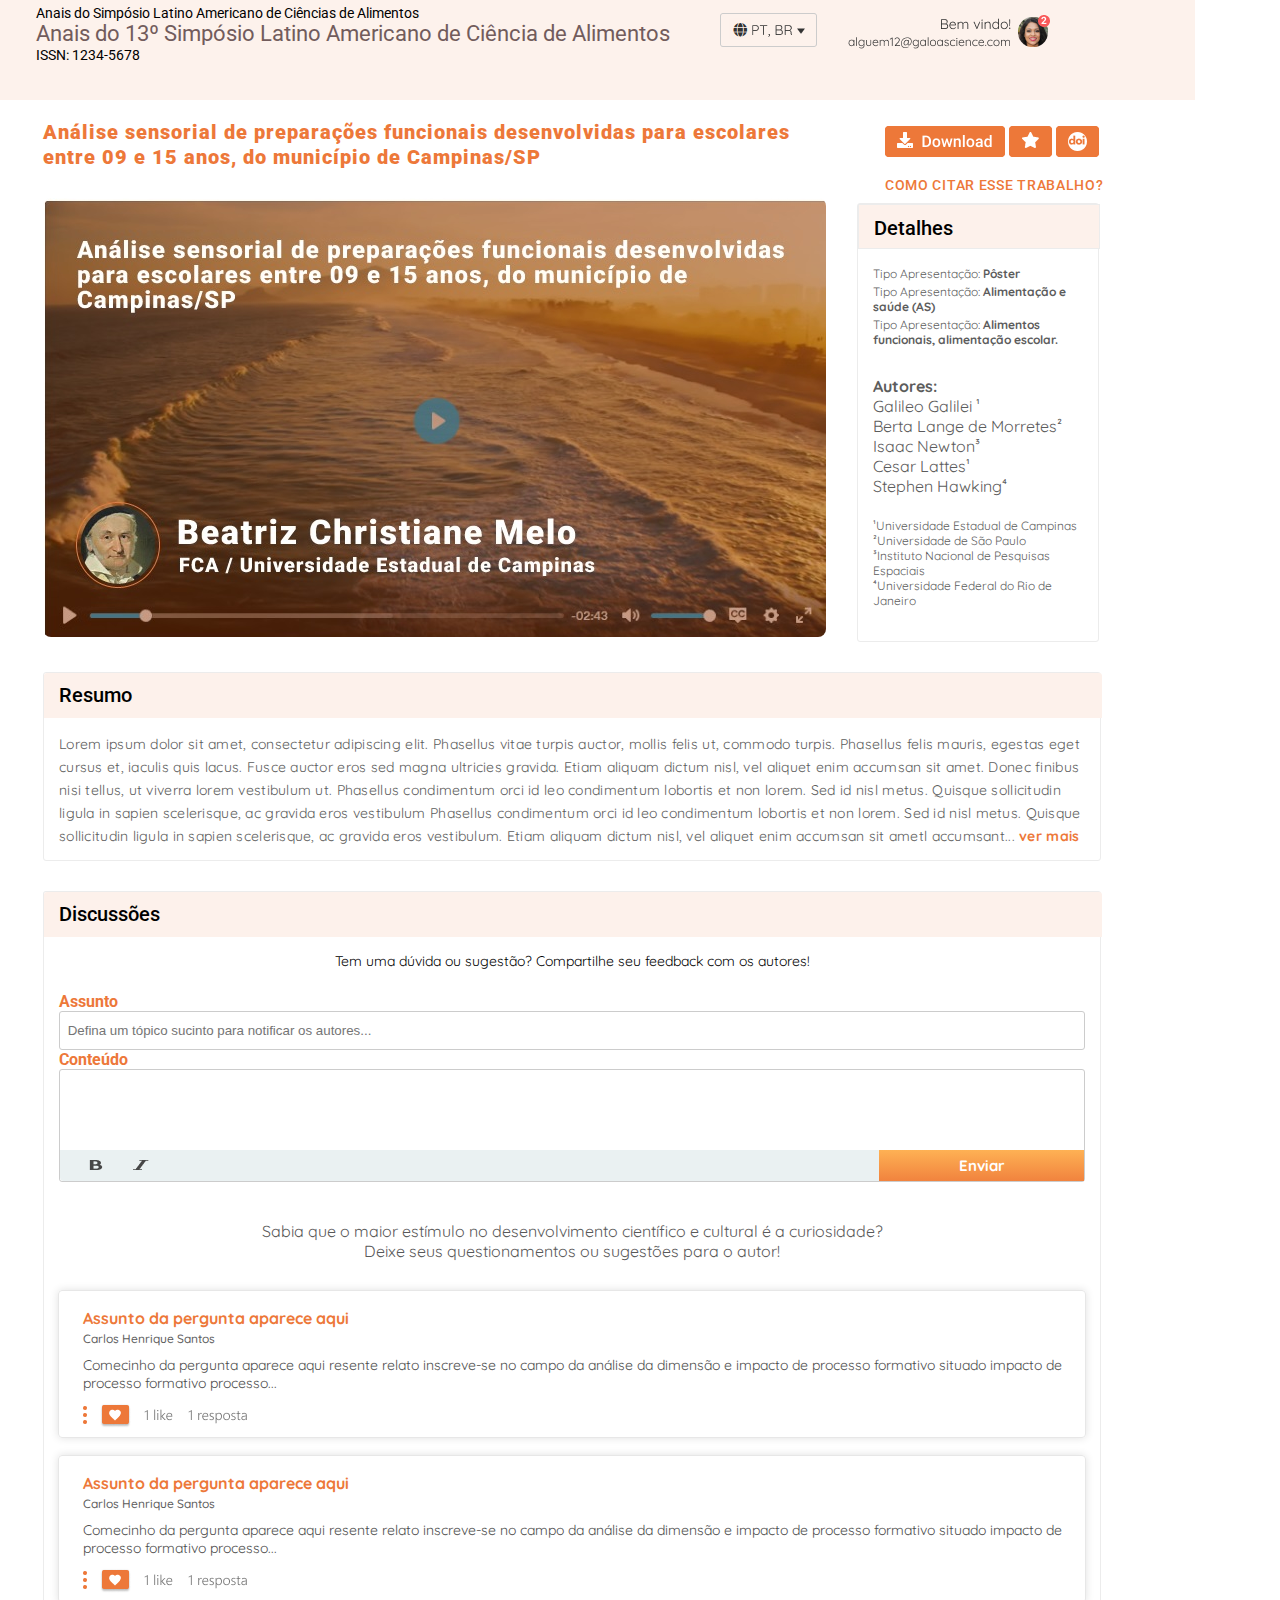
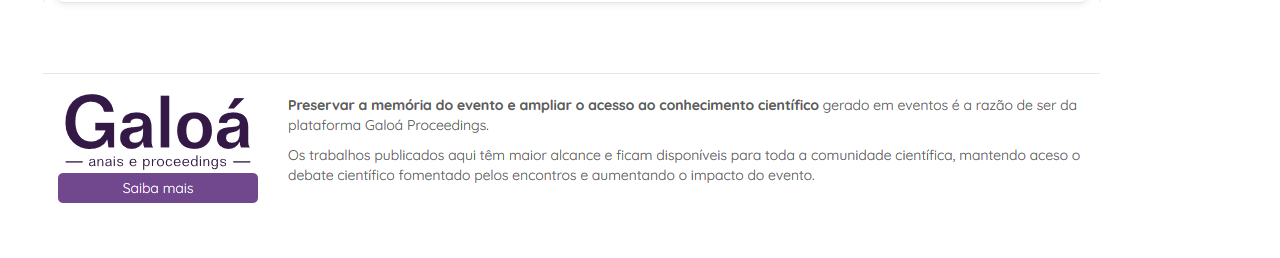
==== novoTopico.html @ e13bead4 "commit unico" ====
<!DOCTYPE html>
<html lang="pt-br">

<head>
    <meta charset="UTF-8">
    <meta http-equiv="X-UA-Compatible" content="IE=edge">
    <meta name="viewport" content="width=device-width, initial-scale=1.0">
    <title>Novo Topico</title>
    <link rel="stylesheet" href="./css/style.css">
    <link rel="stylesheet" href="/css/novoTopico.css">
</head>

<body>
    <!----------------menu lateral------------ -->
    <div class="container">
        <section>
            <aside class="menu">
                <div class="menu-content">
                    <div class="tema">
                        <h1>Slaca 2019</h1>
                    </div>
                    <div class="logo">
                        <img src="./images/dewey 4.png" alt="">
                    </div>

                    <ul>
                        <li>Apresentação</li>
                        <li>Comitês</li>
                        <li>Autores</li>
                        <li>Eixos temáticos</li>
                        <li class="active">Trabalhos</li>
                        <li>Contato</li>
                    </ul>
                </div>
            </aside>
        </section>



        <!----------------conteudo------------ -->
        <div class="container-content">
            <!----------------header------------ -->
            <header>
                <div class="header">
                    <div class="title">
                        <p class="subTitulo">Anais do Simpósio Latino Americano de Ciências de Alimentos </p>
                        <p class="titulo"> Anais do 13º Simpósio Latino Americano de Ciência de Alimentos </p>
                        <p class="issn">ISSN: 1234-5678</p>
                    </div>
                    <div class="elements">
                        <div class="lang-btn"><img src="./images/botão - idiomas.png" alt=""></div>
                        <div class="login"><img src="./images/login.png" alt=""></div>
                    </div>

                </div>
            </header>
            <div class="title-content">
                <div class="titulo">
                    Análise sensorial de preparações funcionais desenvolvidas para escolares entre 09 e 15 anos, do
                    município de Campinas/SP
                </div>
                <div class="side">
                    <div class="buttons">
                        <button class="download"><img src="./images/download button.png" alt=""></button>
                        <button class="star"><img src="./images/favorite button (1).png" alt=""></button>
                        <button class="doi"><img src="./images/doi button.png" alt=""></button>
                        <p class="sub">Como citar esse trabalho?</p>
                    </div>
                </div>
            </div>
            <!----------------conteudo de imagem e detalhes------------- -->

            <div class="main-content">
                <div class="img-video">
                </div>
                <div class="details">
                    <div class="details-title">Detalhes</div>
                    <div class="details-description">
                        <div class="top-ref">
                            <p>Tipo Apresentação: <span>Pôster</span></p>
                            <p>Tipo Apresentação: <span>Alimentação e saúde (AS)</span></p>
                            <p>Tipo Apresentação: <span>Alimentos funcionais, alimentação escolar.</span></p>
                        </div>
                        <div class="mid-ref">
                            <ul>
                                <span> <strong>Autores:</strong> </span>
                                <li>Galileo Galilei ¹</li>
                                <li>Berta Lange de Morretes²</li>
                                <li>Isaac Newton³</li>
                                <li>Cesar Lattes¹</li>
                                <li>Stephen Hawking⁴</li>
                            </ul>
                        </div>
                        <div class="bot-ref">
                            <ul>
                                <li>¹Universidade Estadual de Campinas</li>
                                <li>²Universidade de São Paulo</li>
                                <li>³Instituto Nacional de Pesquisas Espaciais</li>
                                <li>⁴Universidade Federal do Rio de Janeiro</li>
                            </ul>
                        </div>
                    </div>
                </div>
            </div>
            <!----------------conteudo resumo e discussões------------- -->
            <div class="extract-content">
                <div class="extract-title">Resumo</div>
                <div class="extract-text">Lorem ipsum dolor sit amet, consectetur adipiscing elit. Phasellus vitae
                    turpis auctor, mollis felis ut, commodo turpis. Phasellus felis mauris, egestas eget cursus et,
                    iaculis quis lacus. Fusce auctor eros sed magna ultricies gravida. Etiam aliquam dictum nisl,
                    vel aliquet enim accumsan sit amet. Donec finibus nisi tellus, ut viverra lorem vestibulum ut.
                    Phasellus condimentum orci id leo condimentum lobortis et non lorem. Sed id nisl metus. Quisque
                    sollicitudin ligula in sapien scelerisque, ac gravida eros vestibulum Phasellus condimentum orci
                    id leo condimentum lobortis et non lorem. Sed id nisl metus. Quisque sollicitudin ligula in
                    sapien scelerisque, ac gravida eros vestibulum. Etiam aliquam dictum nisl, vel aliquet enim
                    accumsan sit ametl accumsant... <a href="./resumoExpandido.html">ver mais</a></div>
            </div>

            <div class="disc new-topic">
                <div class="disc-title">Discussões</div>
                <div class="disc-content">
                    <div class="duvidas">Tem uma dúvida ou sugestão? Compartilhe seu feedback com os autores!</div>
                    <form>
                        <label for="Assunto">Assunto <br>
                            <input class="assunto" type="text" name="Assunto"
                                placeholder="  Defina um tópico sucinto para notificar os autores...">
                        </label>
                        <label for="conteudo">Conteúdo <br>
                            <textarea class="conteudo" name="conteudo">
                            </textarea>
                            <div class="footer-links">
                                <div class="rectangle">
                                    <div class="shapes"><img src="./images/Shape.png" alt=""><img
                                            src="./images/Shape 2.png" alt=""></div><a
                                        href="/topicoEnviado.html">Enviar</a>
                                </div>
                            </div>
                        </label>
                    </form>
                    <div class="disc-descricao">
                        <p> Sabia que o maior estímulo no desenvolvimento científico e cultural é a curiosidade?
                            Deixe seus questionamentos ou sugestões para o autor!</p>
                    </div>


                    <div class="cards new-topic">
                        <div class="card-1">
                            <div class="card-content">
                                <div class="card-title">Assunto da pergunta aparece aqui</div>
                                <div class="card-subT">Carlos Henrique Santos</div>
                                <div class="card-text">Comecinho da pergunta aparece aqui resente relato
                                    inscreve-se no campo da análise da dimensão e impacto de processo formativo
                                    situado impacto de processo formativo processo...</div>
                                <div class="card-icons">
                                    <img src="./images/card-footer.png" alt="">
                                </div>
                            </div>
                        </div>
                        <div class="card-2">
                            <div class="card-content">
                                <div class="card-title">Assunto da pergunta aparece aqui</div>
                                <div class="card-subT">Carlos Henrique Santos</div>
                                <div class="card-text">Comecinho da pergunta aparece aqui resente relato
                                    inscreve-se no campo da análise da dimensão e impacto de processo formativo
                                    situado impacto de processo formativo processo...</div>
                                <div class="card-icons">
                                    <img src="./images/card-footer.png" alt="">
                                </div>
                            </div>
                        </div>
                    </div>

                </div>
            </div>
            <footer>
                <div class="footer">
                    <div class="footer-img"><img src="./images/imagem - footer.png" alt="galoa"></div>
                </div>
            </footer>
        </div>
        <!-- container-content (fechamento) -->
    </div>

    </div>



</body>

</html>
---- css/style.css ----
@import url("https://fonts.googleapis.com/css2?family=Lato:wght@300&family=Quicksand:wght@400;500&family=Roboto:wght@400;500;700&display=swap");

* {
  padding: 0;
  margin: 0;
  box-sizing: border-box;
}
body {
  overflow-x: hidden;
}

.container {
  display: flex;
}
/*----------------------- header----------------------- */
.header {
  display: flex;
}

.tema h1 {
  display: flex;
  justify-content: center;
  align-items: center;
  font-size: 30px;
  font-family: "Roboto";
  font-weight: 700;
  color: white;
  height: 68px;
  width: 220px;
  background: linear-gradient(180deg, #ffb354 0%, #ee7a3a 100%);
  background-color: hsla(33, 100%, 66%, 1);
}

header {
  position: relative;
  left: -43px;
  background-color: hsla(20, 82%, 96%, 1);
  height: 68px;
  width: 110%;
  transition: 0.5s;
}

.title {
  margin-top: 5px;
  margin-left: 36px;
  font-family: "Roboto";
}
header .subTitulo {
  font-weight: 400;
  font-size: 14px;
}
header .titulo {
  font-style: normal;
  font-weight: 400;
  font-size: 22px;
  line-height: 26px;
  color: #725c5c;
}

header .issn {
  font-family: "Roboto";
  font-style: normal;
  font-weight: 400;
  font-size: 14px;
  line-height: 16px;
}
header .elements {
  align-items: center;
  justify-content: center;
  margin-left: 110px;
  display: flex;
}
header .login {
  display: flex;
  justify-content: space-around;
  align-items: center;
  display: flex;
  height: 50px;
  width: 219px;
  margin-left: 22px;
}
.login-infos {
  display: flex;
  flex-direction: column;
}
.saudacao {
  align-self: flex-end;
  font-family: "Quicksand";
  font-style: normal;
  font-weight: 400;
  font-size: 14px;
}
.email {
  font-family: "Quicksand";
  font-style: normal;
  font-weight: 400;
  font-size: 12px;
}
.foto-container {
  width: 40px;
  position: relative;
}
.foto-notific {
 padding-bottom: 2px;
  display: flex;
  align-items: center;
  justify-content: center;
  font-family: "Roboto";
  font-style: normal;
  font-weight: 700;
  font-size: 9px;
  color: white;
  border-radius: 50%;
  position: absolute;
  right: 4px;
  top: 0px;
  background-color: red;
  height: 12px;
  width: 12px;
}
.foto img {
  top: 10px;
  border-radius: 50%;
  margin-left: 0px;
  height: 30px;
  object-fit: cover;
  width: 31px;
}
/*----------------------- menu lateral----------------------- */
aside .logo {
  width: 200px;
  height: 258px;
}
.active {
  background: #fdf1eb;
  border-left: 5px  solid rgba(237, 120, 57, 1);
}
.menu {
  position: relative;
  left: 0px;
  width: 220px;
  height: 100%;
  box-shadow: 0px 0px 10px rgba(0, 0, 0, 0.25);
}
.menu-content {
  position: fixed;
}
.menu ul li {
  font-family: "Quicksand";
  padding: 15px;
  border-bottom: 1px solid #e7e7e7;
}

/*----------------------- conteudo (main)----------------------- */
.container-content {
  margin-left: 43px;
}
/*----------------------- conteudo titulo----------------------- */

.title-content {
  width: 100%;
  display: flex;
}
.title-content .titulo {
  margin-top: 20px;
  width: 786px;
  font-family: "Roboto";
  font-style: normal;
  font-weight: 900;
  font-size: 20px;
  line-height: 25px;
  letter-spacing: 0.05em;
  color: rgba(237, 120, 57, 1);
}
.title-content .buttons {
  margin-top: 26px;
  margin-left: 56px;
}
.buttons .download {
  border: none;
  border-radius: 4px;
  color: white;
  width: 120px;
  height: 31px;
  background-color: #ed7839;
}
.buttons .star,
.buttons .doi {
  border: none;
  border-radius: 4px;
  color: white;
  width: 43px;
  height: 31px;
  background-color: #ed7839;
}
.buttons .sub {
  height: 25px;
  text-transform: uppercase;
  width: 239px;
  margin-top: 12px;
  color: #ed7839;
  font-family: "Roboto";
  font-style: normal;
  font-weight: 500;
  font-size: 14px;
  line-height: 25px;
  letter-spacing: 0.05em;
}

/*----------------------- conteudo video----------------------- */
.main-content {
  display: flex;
}
.main-content .img-video {
  border-radius: 8px;
  width: 783px;
  background-image: url(../images/foto-video.jpg);
  height: 439px;
  left: 2px;
  /* top: 73px; */
}

.main-content .details {
  margin-top: 5px;
  margin-left: 31px;
  width: 242px;
  height: 439px;
  border-radius: 3px;
  border: 1px solid #ececec;
}

.details .details-title {
  border: 1px solid #ececec;
  padding: 11px 15px 9px;
  font-size: 20px;
  font-family: "Roboto";
  font-style: normal;
  font-weight: 500;
  width: 242px;
  height: 45px;
  background-color: #fdf1eb;
}
.details-description {
  font-family: "Quicksand";
  color: #5c5c5c;
  margin: 6px 15px 15px 15px;
  flex-direction: column;
  display: flex;
  justify-content: space-around;
  width: 212px;
  height: 364px;
}
.top-ref p {
  font-style: normal;
  font-weight: 400;
  font-size: 12px;
  margin-bottom: 3px;
}
.top-ref span {
  font-weight: bold;
}
.mid-ref {
  margin-top: 5px;
}
.mid-ref span {
  font-style: normal;
  font-weight: 400;
}
.mid-ref ul li {
  list-style: none;
}
.bot-ref ul li {
  font-size: 12px;
  list-style: none;
}
/*----------------------- conteudo resumo e discussoes----------------------- */
.extract-content {
  border-radius: 3px;
  border: 1px solid #ececec;
  width: 1058px;
  height: 189px;
  margin-top: 30px;
}
.extract-content.expanded {
  border-radius: 3px;
  border: 1px solid #ececec;
  width: 1058px;
  height: auto;
  margin-top: 30px;
  margin-bottom: 30px;
}
.extract-title {
  padding: 10px 15px;
  font-family: "Roboto";
  font-style: normal;
  font-weight: 500;
  font-size: 20px;
  line-height: 25px;
  background-color: #fdf1eb;
  width: 1058px;
  height: 45px;
  border-radius: 3px 3px 0px 0px;
}
.extract-text {
  color: #5c5c5c;
  margin: 15px;
  font-family: "Quicksand";
  font-style: normal;
  font-weight: 400;
  font-size: 14px;
  line-height: 23px;
  letter-spacing: 0.02em;
}

.extract-text a {
  font-weight: bold;
  color: #ed7839;
  text-decoration: none;
}
/* -------discussoes------ */
.disc {
  border-radius: 3px;
  border: 1px solid #ececec;
  width: 1058px;
  height: 621px;
  margin-top: 30px;
}
.disc.new-topic {
  border-bottom: none;
  border-radius: 3px;
  border: 1px 1px solid #ececec;
  width: 1058px;
  height: auto;
  margin-top: 30px;
}
.disc.create-topic {
  border-radius: 3px;
  border: 1px solid #ececec;
  width: 1058px;
  height: auto;
  margin-top: 30px;
}
.disc.card {
  border-radius: 3px;
  border: 1px solid #ececec;
  width: 1058px;
  height: auto;
  margin-top: 30px;
  height: 1234px;
}
.disc-title {
  padding: 10px 15px;
  font-family: "Roboto";
  font-style: normal;
  font-weight: 500;
  font-size: 20px;
  line-height: 25px;
  background-color: #fdf1eb;
  width: 1058px;
  height: 45px;
  border-radius: 3px 3px 0px 0px;
}

.send-topic {
  display: flex;
  justify-content: center;
  margin-top: 15px;
  font-family: "Roboto";
  font-style: normal;
  font-weight: 700;
  font-size: 18px;
  line-height: 21px;
  color: #ed7839;
}
/* -------icones------ */
.disc-icons {
  margin-top: 27px;
  display: flex;
  justify-content: center;
}
.icon-1,
.icon-2 {
  margin-right: 53.74px;
}
/* -------descrição------ */
.disc-descricao {
  margin-top: 35px;
  font-family: "Quicksand";
  display: flex;
  justify-content: center;
}
.disc-descricao p {
  text-align: center;
  width: 626px;
  height: 39px;
  color: #595959;
}
/* -------divisão------ */
.division {
  position: relative;
  display: flex;
  justify-content: center;
}
.division hr {
  position: relative;
  color: rgba(231, 231, 231, 1);
  height: 0px;
  margin-top: 31px;
  width: 1027px;
  border: 1px solid #e7e7e7;
}
.division a {
  position: absolute;
  display: flex;
  align-items: center;
  justify-content: center;
}
.division button {
  display: flex;
  align-items: center;
  justify-content: center;
  color: white;
  font-family: "Quicksand";
  font-style: normal;
  font-weight: 700;
  font-size: 15px;
  line-height: 16px;
  border: none;
  position: absolute;
  top: 14px;
  border-radius: 4px;
  width: 133px;
  height: 32px;
  box-shadow: 0px 0px 2px rgba(0, 0, 0, 0.12), 0px 2px 2px rgba(0, 0, 0, 0.24);
  background: linear-gradient(180deg, #ffb354 0%, #ee7a3a 100%);
  background-color: hsla(33, 100%, 66%, 1);
}
.division button img {
  margin-right: 5px;
}
/* -------cards------ */
.cards {
  display: flex;
  flex-direction: column;
  align-items: center;
  margin-top: 30px;
}
.cards.create-topic {
  display: flex;
  flex-direction: column;
  align-items: center;
  margin-top: 30px;
  margin-bottom: 15px;
}
.cards.new-topic {
  display: flex;
  flex-direction: column;
  align-items: center;
  margin-top: 30px;
  margin-bottom: 65px;
}
.card-1 {
  position: relative;
  border-radius: 4px;
  width: 1028px;
  height: 148px;
  border: 1px solid #e7e7e7;
  box-shadow: 0px 0px 8px rgba(0, 0, 0, 0.12);
}
.card-cover {
  flex-direction: column;
  display: flex;
  align-items: center;
  justify-content: center;
  background-color: #dddddd15;
  backdrop-filter: blur(2px);
  top: 0px;
  border-radius: 4px;
  width: 1028px;
  height: 148px;
  position: absolute;
}
.card-cover p {
  margin-top: 7.5px;
  font-family: "Quicksand";
  font-style: normal;
  font-weight: 700;
  font-size: 16px;
  color: #707070;
}
.card-cover a {
  margin-top: 8px;
  font-family: "Segoe UI";
  font-style: normal;
  font-weight: 400;
  font-size: 15px;
  color: #ed7839;
}
.cards a{
  text-decoration: none;
}
.card-2 {
  margin-top: 17px;
  border-radius: 4px;
  width: 1028px;
  height: 148px;
  border: 1px solid #e7e7e7;
  box-shadow: 0px 0px 8px rgba(0, 0, 0, 0.12);
}
.card-2.expanded {
  height: 760px;
  margin-top: 17px;
  border-radius: 4px;
  width: 1028px;
  border: 1px solid #e7e7e7;
  box-shadow: 0px 0px 8px rgba(0, 0, 0, 0.12);
}
.main-card {
  height: 146px;
}
.card-3 {
  margin-top: 17px;
  border-radius: 4px;
  width: 1028px;
  height: 148px;
  border: 1px solid #e7e7e7;
  box-shadow: 0px 0px 8px rgba(0, 0, 0, 0.12);
}
.card-content {
  margin-top: 17px;
  padding-left: 24.17px;
}
.card-title {
  font-family: "Quicksand";
  font-style: normal;
  font-weight: 700;
  font-size: 16px;
  line-height: 20px;
  color: #ed7839;
}
.card-subT {
  margin-top: 3px;
  font-family: "Quicksand";
  font-style: normal;
  font-weight: 500;
  font-size: 12px;
  line-height: 15px;
  color: #5c5c5c;
}
.card-text {
  margin-top: 10px;
  font-family: "Quicksand";
  font-style: normal;
  font-weight: 400;
  font-size: 14px;
  line-height: 18px;
  color: #4d4d4d;
}
.card-icons {
  width: 165px;
  height: 19px;
  margin-top: 11px;
}
/*----------------------- footer----------------------- */
.footer {
  margin-top: 70px;
}

/*----------------------- pagina novo tópico----------------------- */
.duvidas {
  margin-top: 15px;

  display: flex;
  justify-content: center;
  font-family: "Quicksand";
  font-style: normal;
  font-weight: 400;
  font-size: 14px;
  line-height: 18px;
}
form {
  position: relative;
  flex-direction: column;
  margin-top: 22px;
  display: flex;
  align-items: center;
  justify-content: center;
}
form label {
  color: #ed7839;
  font-family: "Roboto";
  font-style: normal;
  font-weight: 700;
  font-size: 16px;
  line-height: 19px;
}
form .assunto {
  width: 1025.52px;
  height: 39px;
  border: 1px solid #cccccc;
  border-radius: 3px;
}
form .conteudo {
  border: 1px solid #cccccc;
  border-radius: 3px;
  width: 1025.52px;
  height: 113px;
  resize: none;
  position: relative;
}
.footer-links {
  bottom: 5.1px;
  position: absolute;
}
form .rectangle {
  margin-left: 1px;
  border-radius: 0px 0px 4px 4px;
  display: flex;
  justify-content: space-between;
  width: 1024px;
  height: 31px;
  background: #eaf1f2;
}
.rectangle a {
  font-family: "Quicksand";
  font-style: normal;
  font-weight: 700;
  font-size: 15px;
  color: #fff;
  display: flex;
  align-items: center;
  width: 205.1px;
  height: 31px;
  justify-content: center;
  text-decoration: none;
  background: linear-gradient(180deg, #feb154 0%, #f1833e 100%);
}
.shapes {
  display: flex;
  justify-content: center;
  align-items: center;
  margin-left: 29px;
}
.shapes img {
  margin-right: 30px;
}

/*----------------------- pagina tópico enviado----------------------- */

.notific {
  margin-top: 18px;
  display: flex;
  justify-content: center;
  font-family: "Quicksand";
  font-style: normal;
  font-weight: 400;
  font-size: 14px;
  color: #595959;
}
.link-trabalhos {
  margin-bottom: 47px;
  margin-top: 29px;
  display: flex;
  justify-content: center;
}
.link-trabalhos a {
  color: #f48f44;
  font-family: "Quicksand";
  font-style: normal;
  font-weight: 500;
  font-size: 14px;
}

/*----------------------- card expandido----------------------- */

.sub-cards {
  margin-left: -24.17px;
  margin-top: 18px;
  width: 1026px;
}
.sub-1 {
  background: #f8f8f8;
  padding-left: 24.17px;
  border: 1px solid #e7e7e7;
  padding-top: 18px;
  height: 131px;
}
.sub-2 {
  padding-left: 24.17px;
  border: 1px solid #e7e7e7;
  padding-top: 18px;
  height: 131px;
}
.sub-3 {
  background: #f8f8f8;
  padding-left: 24.17px;
  border: 1px solid #e7e7e7;
  padding-top: 18px;
  height: 184px;
}
.sub-4 {
  background: #f8f8f8;
  padding-left: 24.17px;
  border: 1px solid #e7e7e7;
  padding-top: 18px;
  height: 131px;
}

.autor {
  display: flex;
  justify-content: space-between;
}
.icons-autor {
  display: flex;
  margin-bottom: 7px;
}
.icons-autor p {
  font-family: "Quicksand";
  font-style: normal;
  font-weight: 700;
  font-size: 14px;
  color: #ed7839;
}
.icons-autor img {
  margin-left: 20px;
  margin-right: 20px;
}
.sub-name {
  font-family: "Quicksand";
  font-style: normal;
  font-weight: 700;
  font-size: 12px;
  line-height: 15px;
  margin-bottom: 10px;
}
.sub-text {
  width: 981.62px;
  font-family: "Quicksand";
  font-style: normal;
  font-weight: 400;
  font-size: 14px;
}
@media (max-width: 1280px) {
  .menu {
    display: none;
  }
  header {
    width: 110%;
    height: 100px;
  }
  header .elements{
    margin-left: 50px;
  }
  .container-content {
    width: auto;
  }
}
---- css/novoTopico.css ----
.duvidas {
    margin-top: 15px;
  
    display: flex;
    justify-content: center;
    font-family: "Quicksand";
    font-style: normal;
    font-weight: 400;
    font-size: 14px;
    line-height: 18px;
  }
  form {
    position: relative;
    flex-direction: column;
    margin-top: 22px;
    display: flex;
    align-items: center;
    justify-content: center;
  }
  form label {
    color: #ed7839;
    font-family: "Roboto";
    font-style: normal;
    font-weight: 700;
    font-size: 16px;
    line-height: 19px;
  }
  form .assunto {
    width: 1025.52px;
    height: 39px;
    border: 1px solid #cccccc;
    border-radius: 3px;
  }
  form .conteudo {
    border: 1px solid #cccccc;
    border-radius: 3px;
    width: 1025.52px;
    height: 113px;
    resize: none;
    position: relative;
  }
  .footer-links {
    bottom: 5.1px;
    position: absolute;
  }
  form .rectangle {
    margin-left: 1px;
    border-radius: 0px 0px 4px 4px;
    display: flex;
    justify-content: space-between;
    width: 1024px;
    height: 31px;
    background: #eaf1f2;
  }
  .rectangle a {
    font-family: "Quicksand";
    font-style: normal;
    font-weight: 700;
    font-size: 15px;
    color: #fff;
    display: flex;
    align-items: center;
    width: 205.1px;
    height: 31px;
    justify-content: center;
    text-decoration: none;
    background: linear-gradient(180deg, #feb154 0%, #f1833e 100%);
  }
  .shapes {
    display: flex;
    justify-content: center;
    align-items: center;
    margin-left: 29px;
  }
  .shapes img {
    margin-right: 30px;
  }
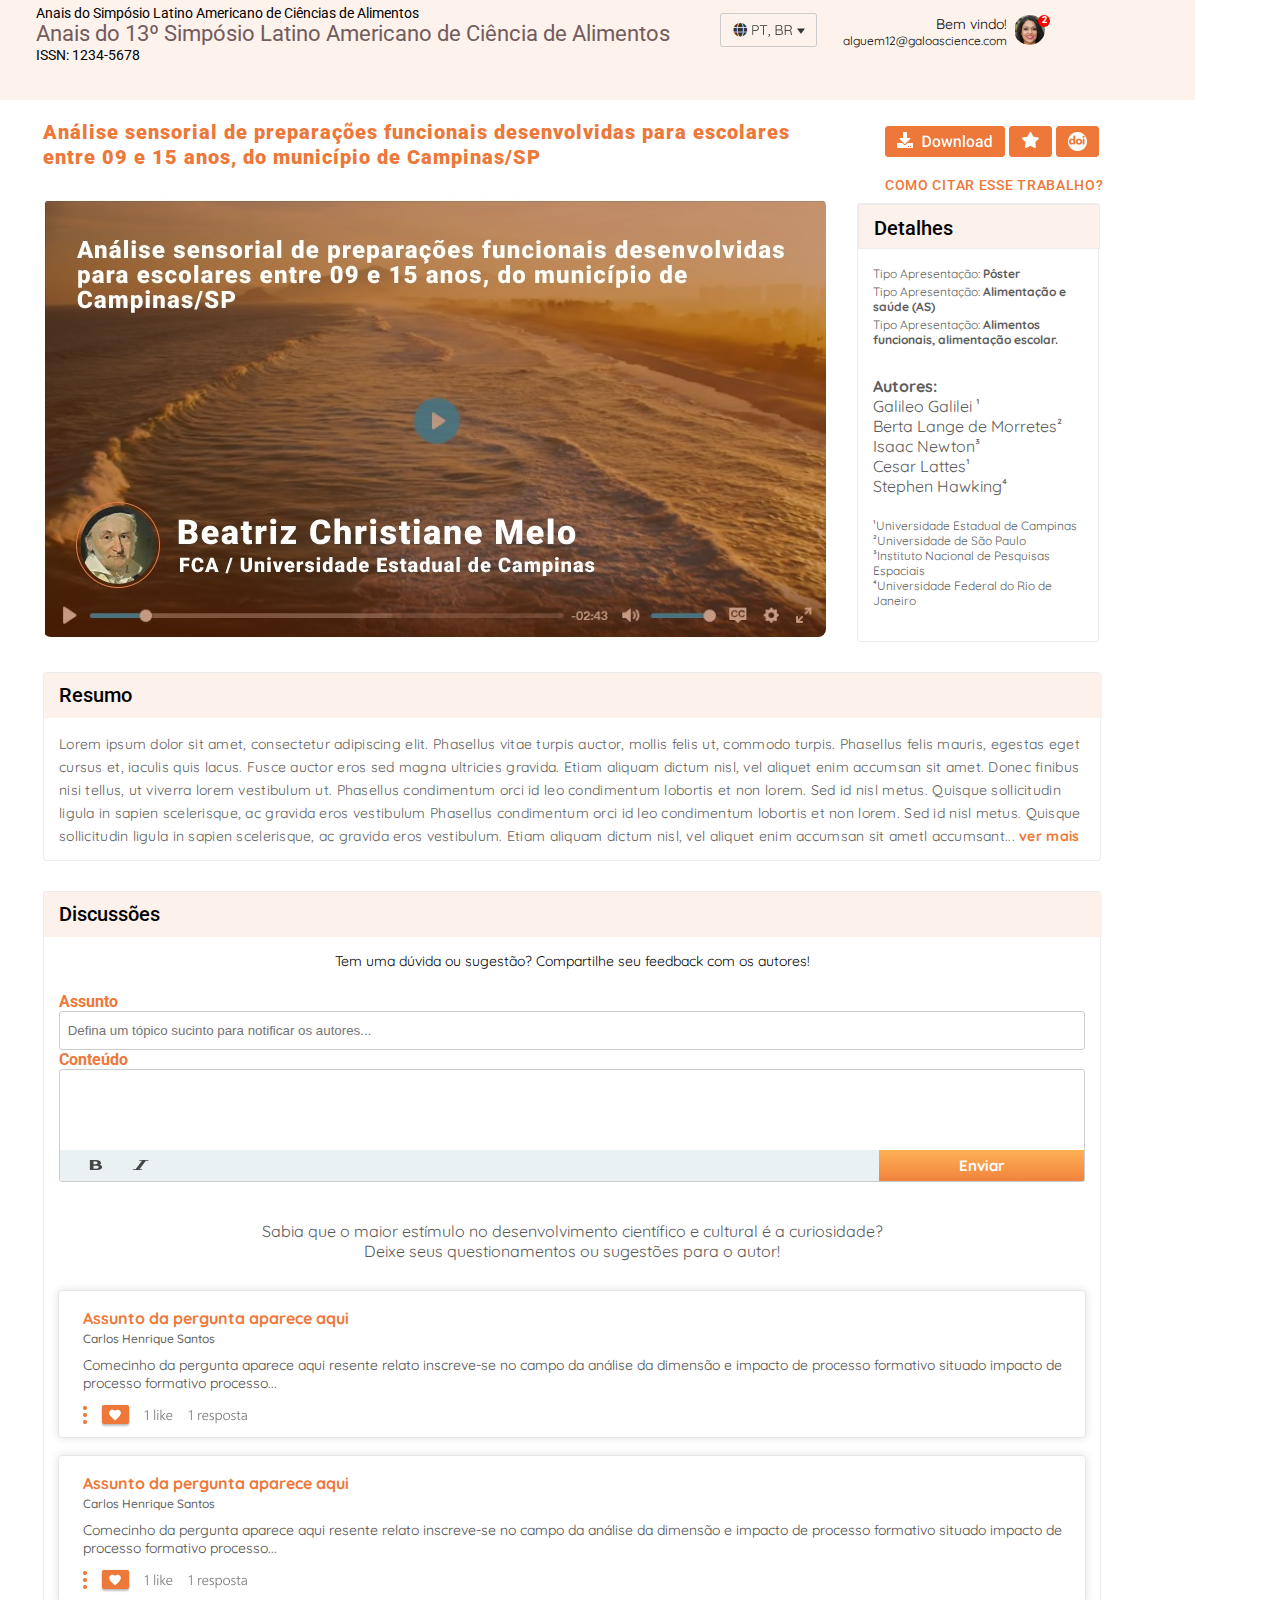
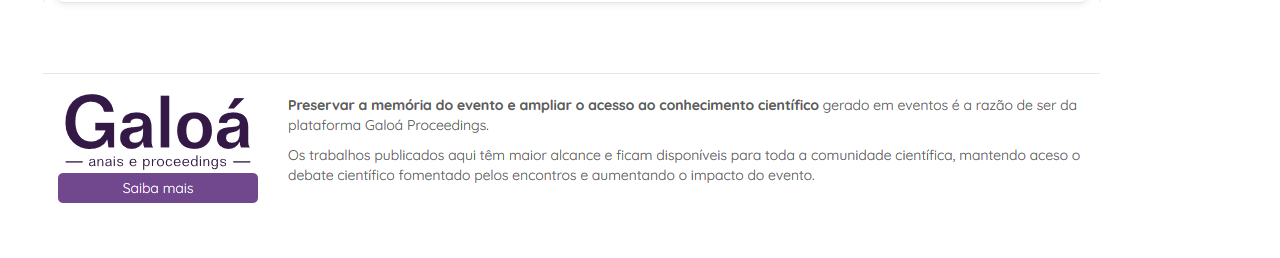
==== commit 4d3d28e5: "atualiza imagem login para todas paginas" ====
--- a/novoTopico.html
+++ b/novoTopico.html
@@ -49,7 +49,18 @@
                     </div>
                     <div class="elements">
                         <div class="lang-btn"><img src="./images/botão - idiomas.png" alt=""></div>
-                        <div class="login"><img src="./images/login.png" alt=""></div>
+                        <div class="login">
+                            <div class="login-infos">
+                                <p class="saudacao">Bem vindo!</p>
+                                <p class="email">alguem12@galoascience.com</p>
+                            </div>
+                            <div class="foto-container">
+                                <div class="foto-notific"> <strong>2</strong> </div>
+                                <div class="foto">
+                                    <img src="./images/image.png" alt="foto login">
+                                </div>
+                            </div>
+                        </div>
                     </div>
 
                 </div>
